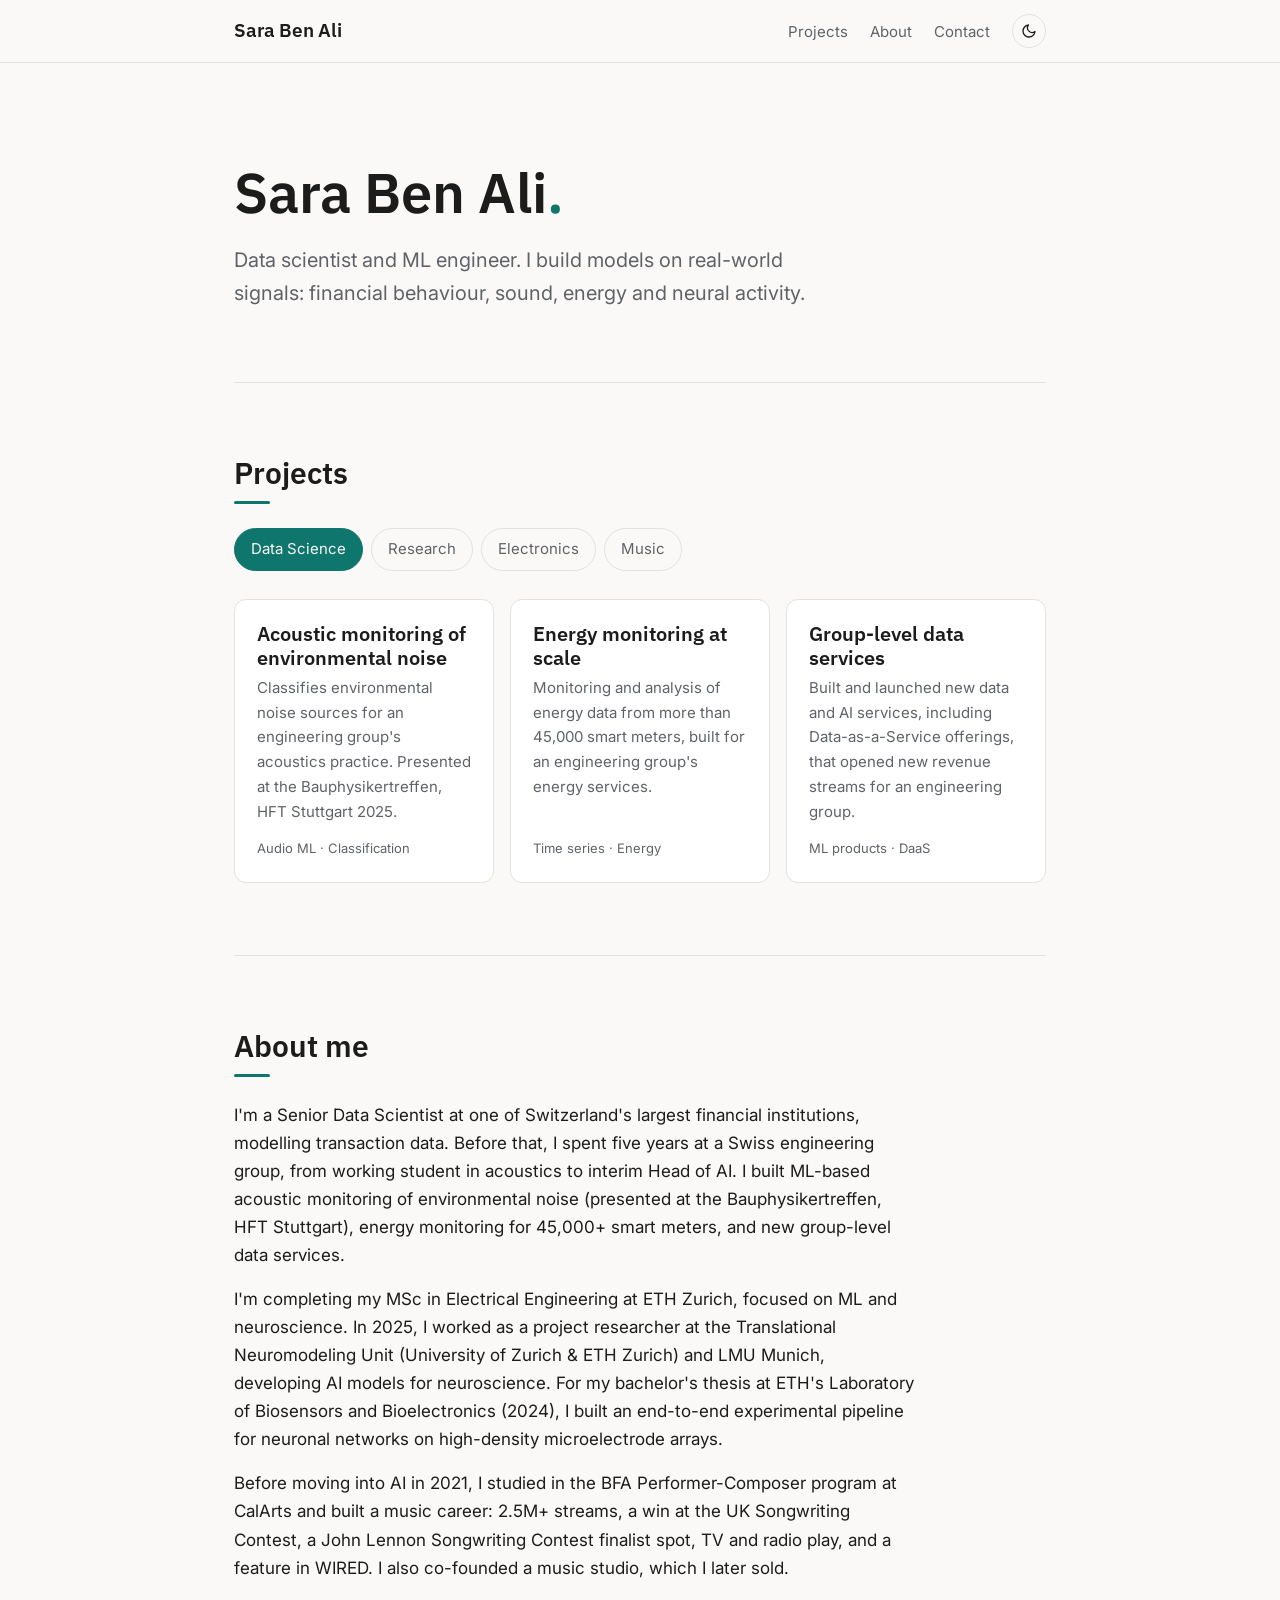
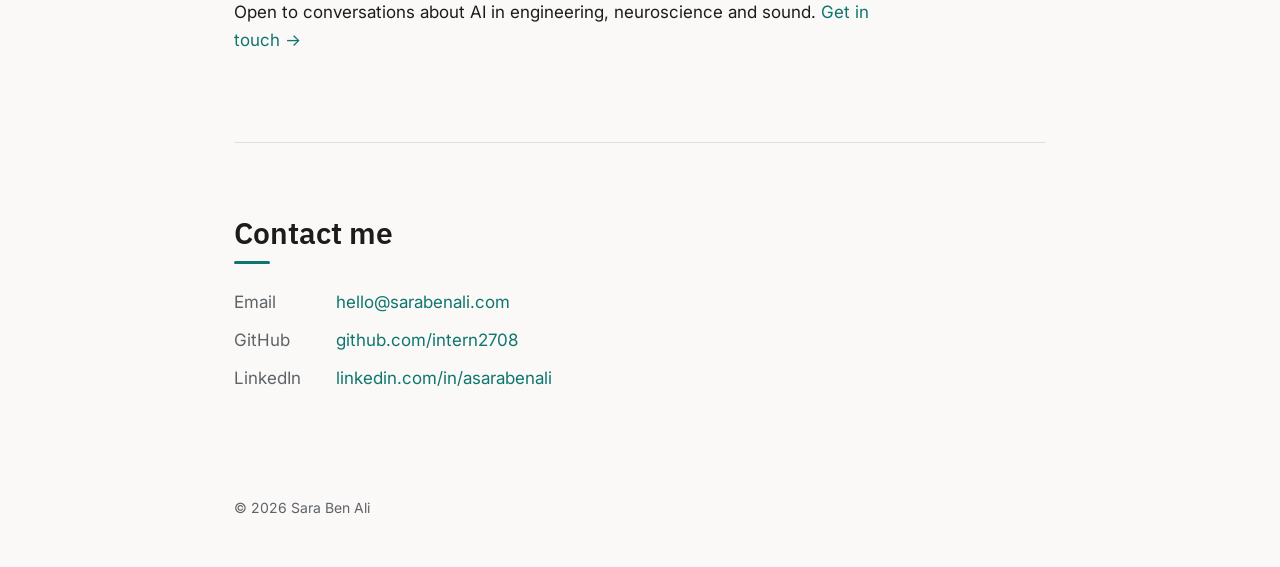
==== index.html @ b5701e99 "Initial site" ====
<!DOCTYPE html>
<html lang="en">
<head>
  <meta charset="utf-8">
  <meta name="viewport" content="width=device-width, initial-scale=1">
  <title>Sara Ben Ali</title>
  <meta name="description" content="Sara Ben Ali — data science, electronics, music.">
  <link rel="preconnect" href="https://fonts.googleapis.com">
  <link rel="preconnect" href="https://fonts.gstatic.com" crossorigin>
  <link href="https://fonts.googleapis.com/css2?family=IBM+Plex+Sans:wght@400;500;600&family=Inter:wght@400;500;600&display=swap" rel="stylesheet">
  <style>
    /* Light theme (default). Change --accent to recolour the whole site. */
    :root {
      --bg: #faf9f7;
      --fg: #1c1c1c;
      --muted: #5f6368;
      --line: #e4e1dc;
      --card: #ffffff;
      --accent: #0f766e;        /* deep teal */
      --accent-soft: #e6f2f0;
      --maxw: 860px;
      --font-head: "IBM Plex Sans", system-ui, sans-serif;
      --font-body: Inter, system-ui, sans-serif;
      --font-tag: var(--font-body);
      --head-weight: 600;
      color-scheme: light;
    }
    /* Dark theme: used when the visitor's system is dark (unless they toggled to light),
       or when they toggled to dark. */
    @media (prefers-color-scheme: dark) {
      :root:not([data-theme="light"]) {
        --bg: #121414;
        --fg: #ececec;
        --muted: #a0a6a6;
        --line: #2a2e2e;
        --card: #1a1d1d;
        --accent: #5eead4;
        --accent-soft: #15302d;
        color-scheme: dark;
      }
    }
    :root[data-theme="dark"] {
      --bg: #121414;
      --fg: #ececec;
      --muted: #a0a6a6;
      --line: #2a2e2e;
      --card: #1a1d1d;
      --accent: #5eead4;
      --accent-soft: #15302d;
      color-scheme: dark;
    }
    body { transition: background .2s, color .2s; }
    * { box-sizing: border-box; margin: 0; padding: 0; }
    html { scroll-behavior: smooth; }
    body {
      font-family: var(--font-body);
      background: var(--bg);
      color: var(--fg);
      line-height: 1.65;
      font-size: 17px;
    }
    a { color: var(--accent); text-decoration: none; }
    a:hover { text-decoration: underline; }

    header {
      position: sticky; top: 0; z-index: 10;
      background: color-mix(in srgb, var(--bg) 88%, transparent);
      backdrop-filter: blur(8px);
      border-bottom: 1px solid var(--line);
    }
    nav {
      max-width: var(--maxw); margin: 0 auto;
      display: flex; justify-content: space-between; align-items: center;
      padding: 14px 24px;
    }
    nav .name {
      font-family: var(--font-head); font-weight: var(--head-weight); font-size: 19px; color: var(--fg);
      opacity: 0; transform: translateY(4px); pointer-events: none;
      transition: opacity .25s, transform .25s;
    }
    nav .name.show { opacity: 1; transform: none; pointer-events: auto; }
    nav .name:hover { text-decoration: none; }
    nav ul { list-style: none; display: flex; gap: 22px; }
    nav ul a { color: var(--muted); font-size: 15px; }
    nav ul a:hover { color: var(--accent); text-decoration: none; }
    nav .right { display: flex; align-items: center; gap: 22px; }
    .theme-toggle {
      width: 34px; height: 34px; border-radius: 50%;
      border: 1px solid var(--line); background: transparent; color: var(--fg);
      cursor: pointer; display: grid; place-items: center;
    }
    .theme-toggle:hover { border-color: var(--accent); color: var(--accent); }
    .theme-toggle svg { width: 16px; height: 16px; }
    .theme-toggle .sun { display: none; }
    :root[data-active="dark"] .theme-toggle .sun { display: block; }
    :root[data-active="dark"] .theme-toggle .moon { display: none; }

    main { max-width: var(--maxw); margin: 0 auto; padding: 0 24px; }
    section { padding: 72px 0; border-bottom: 1px solid var(--line); }
    section:last-of-type { border-bottom: none; }

    h1, h2, h3 { font-family: var(--font-head); font-weight: var(--head-weight); line-height: 1.2; }
    .card .meta { font-family: var(--font-tag); }
    h1 { font-size: clamp(38px, 6vw, 56px); margin-bottom: 18px; }
    h2 { font-size: 30px; margin-bottom: 24px; }
    h3 { font-size: 20px; margin-bottom: 6px; }

    .hero { padding-top: 96px; }
    .hero .lead { font-size: 20px; color: var(--muted); max-width: 620px; }
    .hero h1 .dot { color: var(--accent); }
    h2::after {
      content: ""; display: block; width: 36px; height: 3px;
      background: var(--accent); border-radius: 2px; margin-top: 10px;
    }

    .about p { max-width: 680px; margin-bottom: 16px; }

    /* Project tabs */
    .tabs { display: flex; flex-wrap: wrap; gap: 8px; margin-bottom: 28px; }
    .tabs button {
      font: inherit; font-size: 15px; cursor: pointer;
      padding: 8px 16px; border-radius: 999px;
      border: 1px solid var(--line); background: transparent; color: var(--muted);
    }
    .tabs button:hover { border-color: var(--accent); color: var(--accent); }
    .tabs button[aria-selected="true"] { background: var(--accent); color: var(--bg); border-color: var(--accent); }
    .panel { display: none; }
    .panel.active { display: grid; gap: 16px; grid-template-columns: repeat(auto-fill, minmax(250px, 1fr)); }
    .card {
      background: var(--card); border: 1px solid var(--line); border-radius: 12px;
      padding: 22px; display: flex; flex-direction: column;
      transition: border-color .15s, transform .15s;
    }
    .card:hover { border-color: var(--accent); transform: translateY(-2px); }
    .card p { color: var(--muted); font-size: 15px; flex: 1; }
    .card .meta { font-size: 13px; color: var(--muted); margin-top: 14px; display: flex; gap: 14px; }

    .contact ul { list-style: none; display: grid; gap: 10px; }
    .contact li { display: flex; gap: 12px; }
    .contact li span { width: 90px; color: var(--muted); }

    footer {
      max-width: var(--maxw); margin: 0 auto; padding: 32px 24px 48px;
      color: var(--muted); font-size: 14px;
    }

    @media (max-width: 600px) {
      nav ul { gap: 14px; }
      nav ul a { font-size: 14px; }
      section { padding: 56px 0; }
    }

  </style>
</head>
<body>

<header>
  <nav>
    <a class="name" id="navName" href="#">Sara Ben Ali</a>
    <div class="right">
      <ul>
        <li><a href="#projects">Projects</a></li>
        <li><a href="#about">About</a></li>
        <li><a href="#contact">Contact</a></li>
      </ul>
      <button class="theme-toggle" id="themeToggle" aria-label="Toggle light/dark mode">
        <svg class="moon" viewBox="0 0 24 24" fill="none" stroke="currentColor" stroke-width="2" stroke-linecap="round" stroke-linejoin="round"><path d="M21 12.8A9 9 0 1 1 11.2 3a7 7 0 0 0 9.8 9.8z"/></svg>
        <svg class="sun" viewBox="0 0 24 24" fill="none" stroke="currentColor" stroke-width="2" stroke-linecap="round" stroke-linejoin="round"><circle cx="12" cy="12" r="4"/><path d="M12 2v2M12 20v2M4.9 4.9l1.4 1.4M17.7 17.7l1.4 1.4M2 12h2M20 12h2M4.9 19.1l1.4-1.4M17.7 6.3l1.4-1.4"/></svg>
      </button>
    </div>
  </nav>
</header>

<main>

  <!-- HERO -->
  <section class="hero">
    <h1 id="heroName">Sara Ben Ali<span class="dot">.</span></h1>
    <p class="lead">Data scientist and ML engineer. I build models on real-world signals: financial behaviour, sound, energy and neural activity.</p>
  </section>

  <!-- PROJECTS -->
  <section id="projects">
    <h2>Projects</h2>

    <div class="tabs" role="tablist">
      <button role="tab" aria-selected="true"  data-tab="ds">Data Science</button>
      <button role="tab" aria-selected="false" data-tab="re">Research</button>
      <button role="tab" aria-selected="false" data-tab="el">Electronics</button>
      <button role="tab" aria-selected="false" data-tab="mu">Music</button>
    </div>

    <!-- Data Science -->
    <div class="panel active" id="ds" role="tabpanel">
      <div class="card">
        <h3>Acoustic monitoring of environmental noise</h3>
        <p>Classifies environmental noise sources for an engineering group's acoustics practice. Presented at the Bauphysikertreffen, HFT Stuttgart 2025.</p>
        <div class="meta"><span>Audio ML · Classification</span><!-- <a href="#">Talk →</a> --></div>
      </div>
      <div class="card">
        <h3>Energy monitoring at scale</h3>
        <p>Monitoring and analysis of energy data from more than 45,000 smart meters, built for an engineering group's energy services.</p>
        <div class="meta"><span>Time series · Energy</span></div>
      </div>
      <div class="card">
        <h3>Group-level data services</h3>
        <p>Built and launched new data and AI services, including Data-as-a-Service offerings, that opened new revenue streams for an engineering group.</p>
        <div class="meta"><span>ML products · DaaS</span></div>
      </div>
    </div>

    <!-- Research -->
    <div class="panel" id="re" role="tabpanel">
      <div class="card">
        <h3>Artificial coupling of patterned neural networks on HD-MEAs</h3>
        <p>Bachelor's thesis, Laboratory of Biosensors and Bioelectronics, ETH Zurich, 2024. Built the full pipeline (embedded closed-loop stimulation, experiment control, data analysis) to couple two feed-forward neuronal networks into one recurrent network. Higher stimulus amplitudes reliably increased the share of stimuli triggering oscillations.</p>
        <div class="meta"><span>HD-MEA · Embedded · Electrophysiology</span><!-- <a href="bachelor-thesis.pdf">Thesis (PDF) →</a> --></div>
      </div>
    </div>

    <!-- Electronics -->
    <div class="panel" id="el" role="tabpanel">
      <div class="card">
        <h3>Project title</h3>
        <p>One or two sentences: what it does and how it's built.</p>
        <div class="meta"><span>PCB · Embedded C</span><a href="#">Details →</a></div>
      </div>
    </div>

    <!-- Music -->
    <div class="panel" id="mu" role="tabpanel">
      <div class="card">
        <h3>Sara Brown</h3>
        <p>Lead artist and executive producer of a pop project: 2.5M+ streams, radio rotation in Europe, the US and Asia, TV appearances and a feature in WIRED.</p>
        <div class="meta"><span>Pop · Songwriting</span><!-- <a href="#">Listen →</a> --></div>
      </div>
      <div class="card">
        <h3>Awards</h3>
        <p>Winner, UK Songwriting Contest · Winner, Ableton Loop Sample Contest · Finalist, John Lennon Songwriting Contest · Semi-finalist, International Songwriting Competition.</p>
        <div class="meta"><span>Songwriting · Production</span></div>
      </div>
      <!-- To embed a track, paste an embed iframe (Spotify, Bandcamp, SoundCloud) inside a card. -->
    </div>

    <!-- Miscellaneous -->
    <div class="panel" id="mi" role="tabpanel">
      <div class="card">
        <h3>Music studio, co-founded and sold</h3>
        <p>Co-founded a music studio in 2020, built a steady client base and national TV exposure, and sold it in 2022 to move into data science.</p>
        <div class="meta"><span>Entrepreneurship</span></div>
      </div>
    </div>
  </section>

  <!-- ABOUT -->
  <section id="about" class="about">
    <h2>About me</h2>
    <p>I'm a Senior Data Scientist at one of Switzerland's largest financial institutions, modelling transaction data. Before that, I spent five years at a Swiss engineering group, from working student in acoustics to interim Head of AI. I built ML-based acoustic monitoring of environmental noise (presented at the Bauphysikertreffen, HFT Stuttgart), energy monitoring for 45,000+ smart meters, and new group-level data services.</p>
    <p>I'm completing my MSc in Electrical Engineering at ETH Zurich, focused on ML and neuroscience. In 2025, I worked as a project researcher at the Translational Neuromodeling Unit (University of Zurich &amp; ETH Zurich) and LMU Munich, developing AI models for neuroscience. For my bachelor's thesis at ETH's Laboratory of Biosensors and Bioelectronics (2024), I built an end-to-end experimental pipeline for neuronal networks on high-density microelectrode arrays.</p>
    <p>Before moving into AI in 2021, I studied in the BFA Performer-Composer program at CalArts and built a music career: 2.5M+ streams, a win at the UK Songwriting Contest, a John Lennon Songwriting Contest finalist spot, TV and radio play, and a feature in WIRED. I also co-founded a music studio, which I later sold.</p>
    <p>Open to conversations about AI in engineering, neuroscience and sound. <a href="#contact">Get in touch →</a></p>
    <!-- Optional: <p><a href="cv.pdf">Download CV (PDF)</a></p> -->
  </section>

  <!-- CONTACT -->
  <section id="contact" class="contact">
    <h2>Contact me</h2>
    <ul>
      <li><span>Email</span><a href="mailto:sbenali@ethz.ch">hello@sarabenali.com</a></li>
      <li><span>GitHub</span><a href="https://github.com/intern2708">github.com/intern2708</a></li>
      <li><span>LinkedIn</span><a href="https://www.linkedin.com/in/asarabenali">linkedin.com/in/asarabenali</a></li>
    </ul>
  </section>

</main>

<footer>© <span id="y"></span> Sara Ben Ali</footer>

<script>
  document.getElementById('y').textContent = new Date().getFullYear();

  // Show the name in the nav only once the big name has scrolled out of view.
  const navName = document.getElementById('navName');
  new IntersectionObserver(([e]) => navName.classList.toggle('show', !e.isIntersecting),
    { rootMargin: '-60px 0px 0px 0px' }).observe(document.getElementById('heroName'));

  // Theme: follow system by default; a click overrides and is remembered.
  const root = document.documentElement;
  const mq = window.matchMedia('(prefers-color-scheme: dark)');
  let saved = null;
  try { saved = localStorage.getItem('theme'); } catch (e) {}
  function apply() {
    const active = saved || (mq.matches ? 'dark' : 'light');
    if (saved) root.setAttribute('data-theme', saved); else root.removeAttribute('data-theme');
    root.setAttribute('data-active', active);
  }
  apply();
  mq.addEventListener('change', apply);
  document.getElementById('themeToggle').addEventListener('click', () => {
    saved = root.getAttribute('data-active') === 'dark' ? 'light' : 'dark';
    try { localStorage.setItem('theme', saved); } catch (e) {}
    apply();
  });

  const tabs = document.querySelectorAll('.tabs button');
  tabs.forEach(btn => btn.addEventListener('click', () => {
    tabs.forEach(b => b.setAttribute('aria-selected', 'false'));
    document.querySelectorAll('.panel').forEach(p => p.classList.remove('active'));
    btn.setAttribute('aria-selected', 'true');
    document.getElementById(btn.dataset.tab).classList.add('active');
  }));

</script>
</body>
</html>
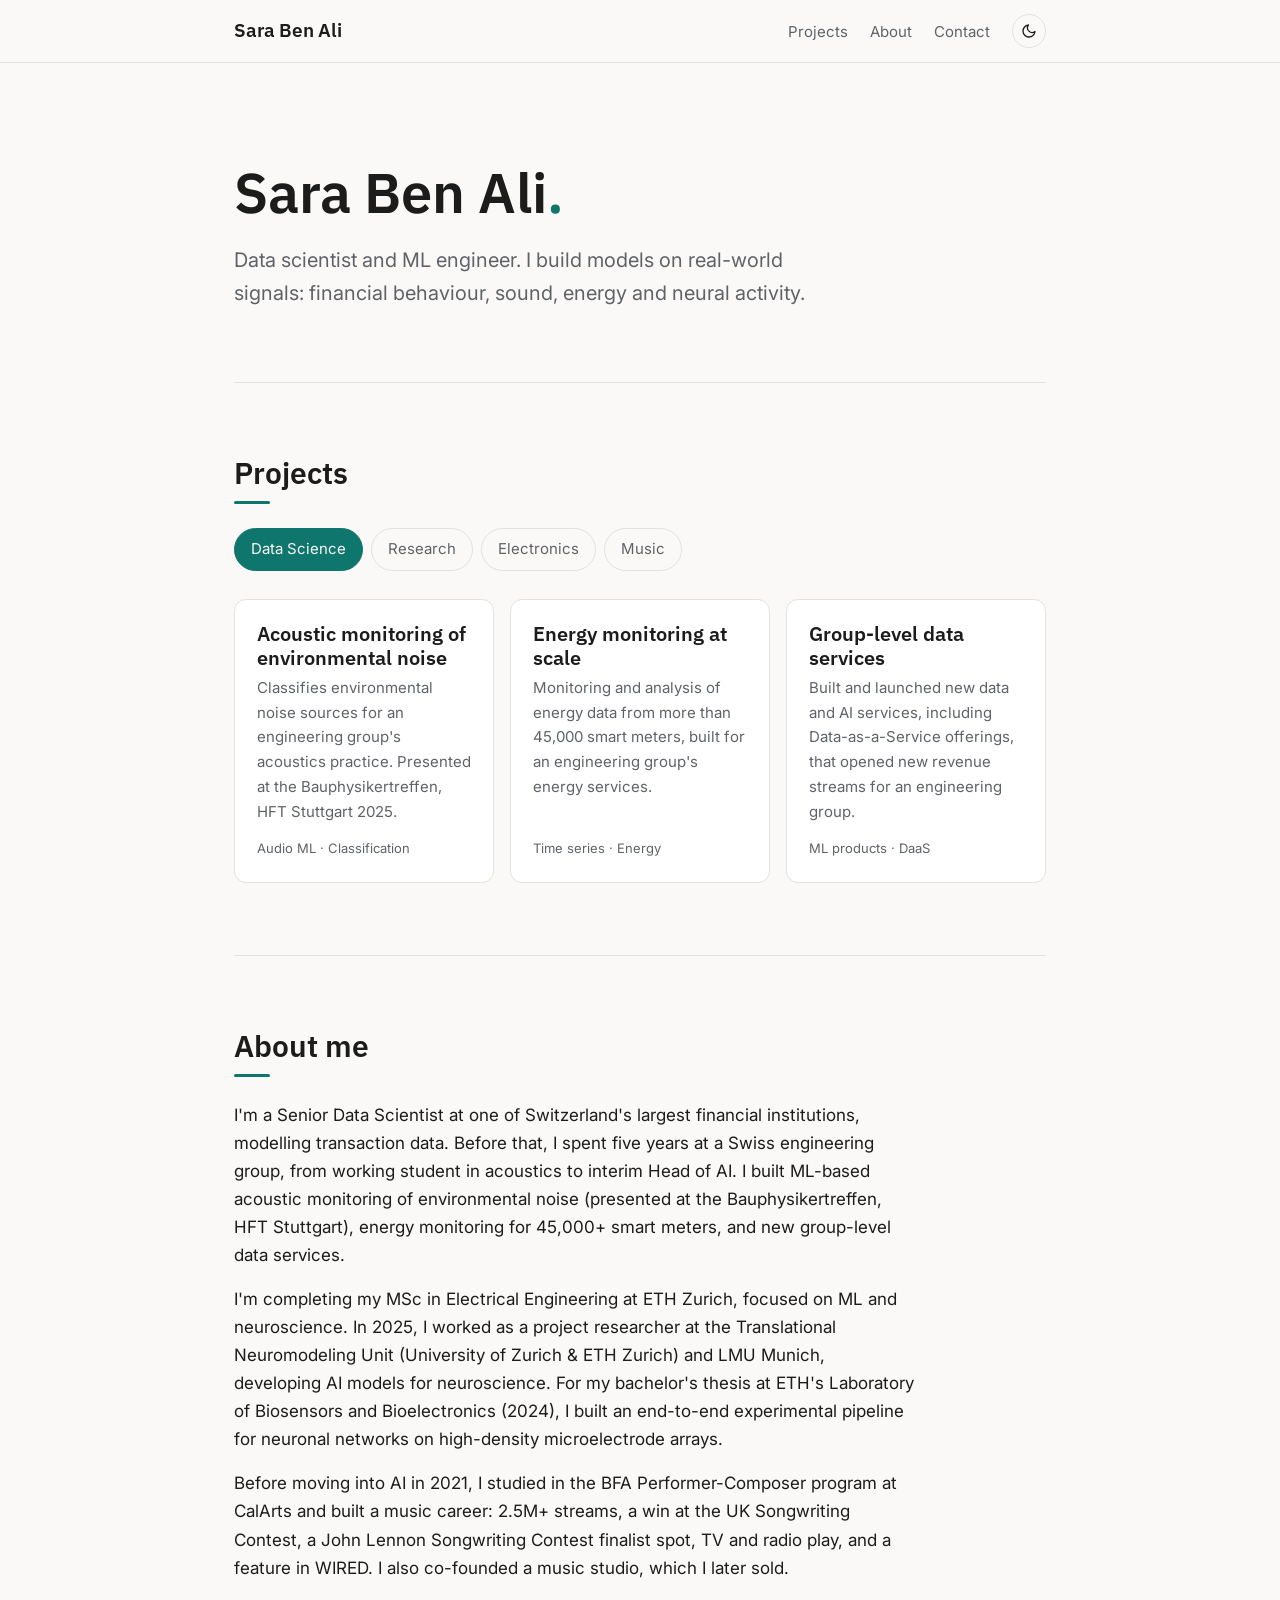
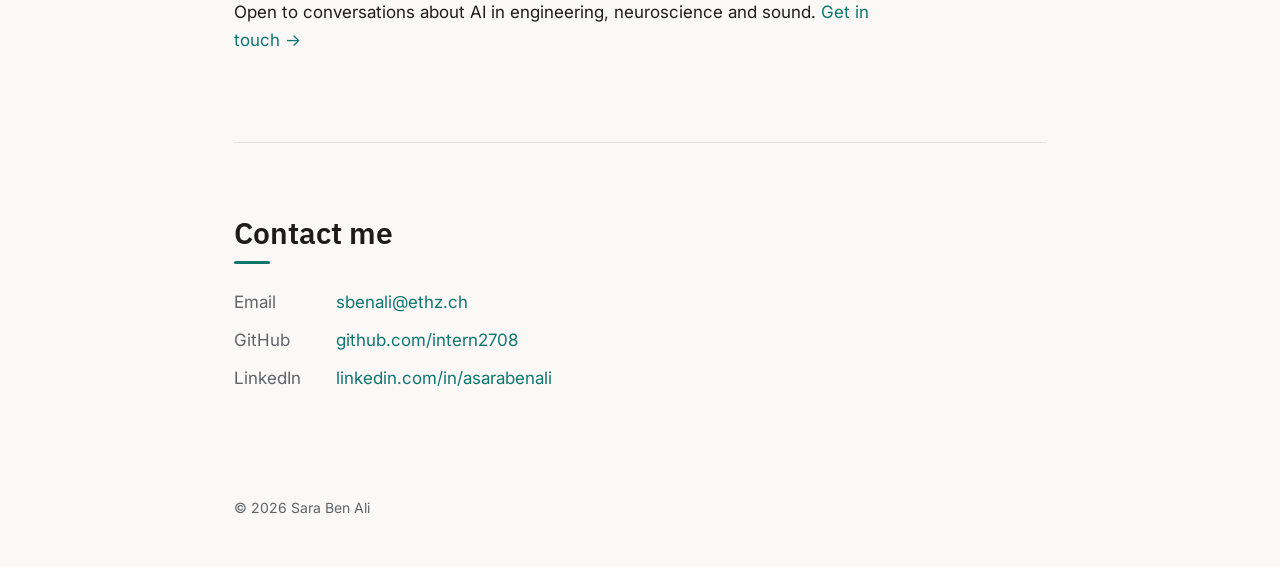
==== commit f6087291: "Fix: Updated contact info" ====
--- a/index.html
+++ b/index.html
@@ -266,7 +266,7 @@
   <section id="contact" class="contact">
     <h2>Contact me</h2>
     <ul>
-      <li><span>Email</span><a href="mailto:sbenali@ethz.ch">hello@sarabenali.com</a></li>
+      <li><span>Email</span><a href="mailto:sbenali@ethz.ch">sbenali@ethz.ch</a></li>
       <li><span>GitHub</span><a href="https://github.com/intern2708">github.com/intern2708</a></li>
       <li><span>LinkedIn</span><a href="https://www.linkedin.com/in/asarabenali">linkedin.com/in/asarabenali</a></li>
     </ul>
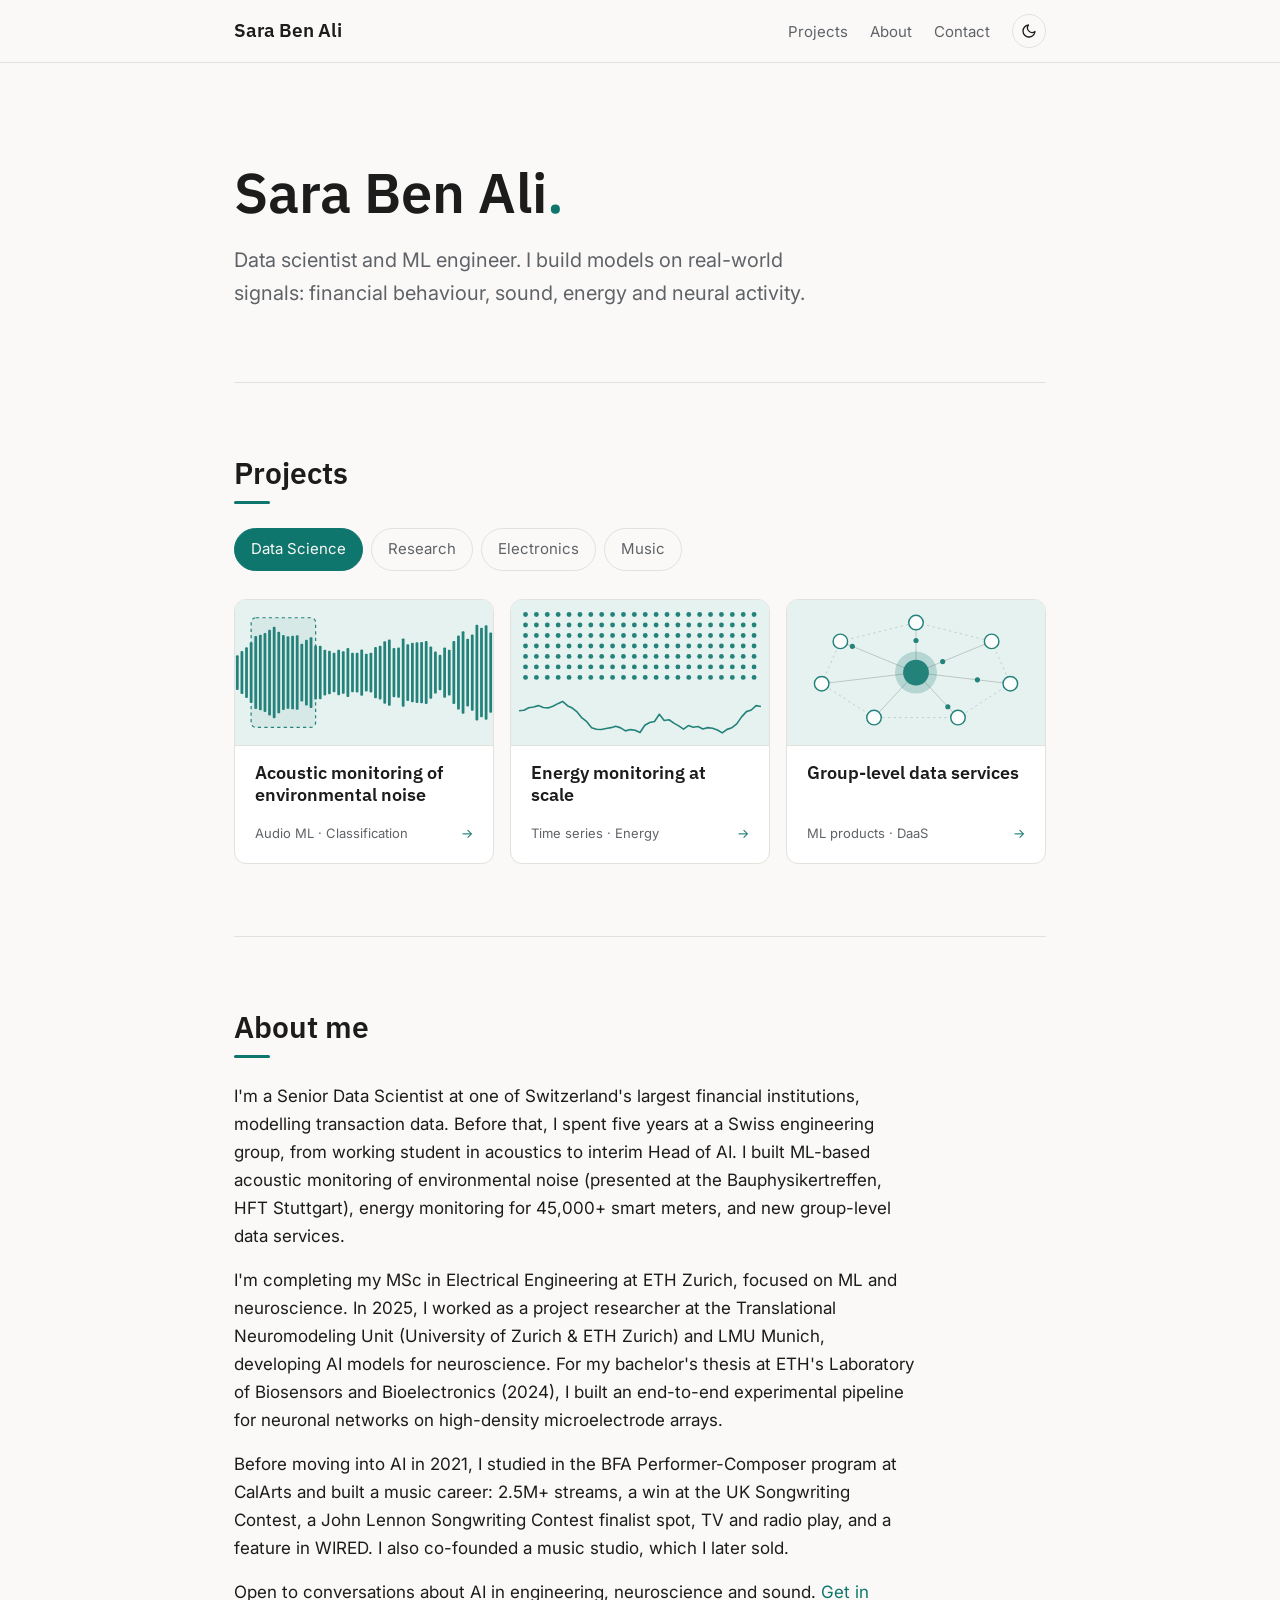
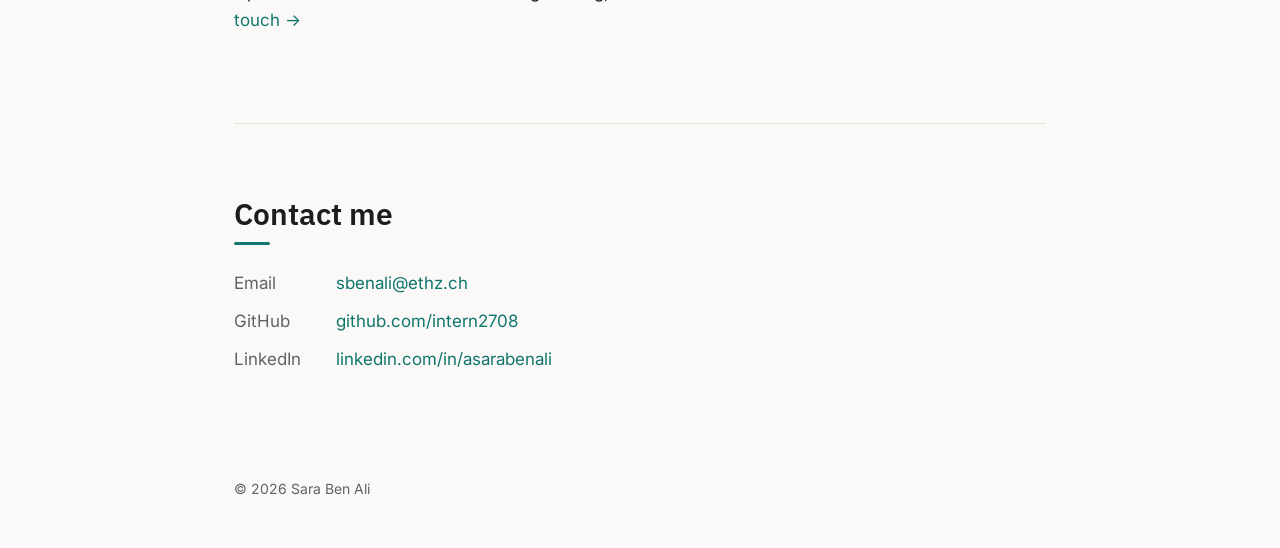
==== commit 7b26f464: "Animated project cards linking to project detail pages Co-Authored-By: Claude Opus 5.5 <noreply@anth" ====
--- a/index.html
+++ b/index.html
@@ -8,149 +8,9 @@
   <link rel="preconnect" href="https://fonts.googleapis.com">
   <link rel="preconnect" href="https://fonts.gstatic.com" crossorigin>
   <link href="https://fonts.googleapis.com/css2?family=IBM+Plex+Sans:wght@400;500;600&family=Inter:wght@400;500;600&display=swap" rel="stylesheet">
-  <style>
-    /* Light theme (default). Change --accent to recolour the whole site. */
-    :root {
-      --bg: #faf9f7;
-      --fg: #1c1c1c;
-      --muted: #5f6368;
-      --line: #e4e1dc;
-      --card: #ffffff;
-      --accent: #0f766e;        /* deep teal */
-      --accent-soft: #e6f2f0;
-      --maxw: 860px;
-      --font-head: "IBM Plex Sans", system-ui, sans-serif;
-      --font-body: Inter, system-ui, sans-serif;
-      --font-tag: var(--font-body);
-      --head-weight: 600;
-      color-scheme: light;
-    }
-    /* Dark theme: used when the visitor's system is dark (unless they toggled to light),
-       or when they toggled to dark. */
-    @media (prefers-color-scheme: dark) {
-      :root:not([data-theme="light"]) {
-        --bg: #121414;
-        --fg: #ececec;
-        --muted: #a0a6a6;
-        --line: #2a2e2e;
-        --card: #1a1d1d;
-        --accent: #5eead4;
-        --accent-soft: #15302d;
-        color-scheme: dark;
-      }
-    }
-    :root[data-theme="dark"] {
-      --bg: #121414;
-      --fg: #ececec;
-      --muted: #a0a6a6;
-      --line: #2a2e2e;
-      --card: #1a1d1d;
-      --accent: #5eead4;
-      --accent-soft: #15302d;
-      color-scheme: dark;
-    }
-    body { transition: background .2s, color .2s; }
-    * { box-sizing: border-box; margin: 0; padding: 0; }
-    html { scroll-behavior: smooth; }
-    body {
-      font-family: var(--font-body);
-      background: var(--bg);
-      color: var(--fg);
-      line-height: 1.65;
-      font-size: 17px;
-    }
-    a { color: var(--accent); text-decoration: none; }
-    a:hover { text-decoration: underline; }
-
-    header {
-      position: sticky; top: 0; z-index: 10;
-      background: color-mix(in srgb, var(--bg) 88%, transparent);
-      backdrop-filter: blur(8px);
-      border-bottom: 1px solid var(--line);
-    }
-    nav {
-      max-width: var(--maxw); margin: 0 auto;
-      display: flex; justify-content: space-between; align-items: center;
-      padding: 14px 24px;
-    }
-    nav .name {
-      font-family: var(--font-head); font-weight: var(--head-weight); font-size: 19px; color: var(--fg);
-      opacity: 0; transform: translateY(4px); pointer-events: none;
-      transition: opacity .25s, transform .25s;
-    }
-    nav .name.show { opacity: 1; transform: none; pointer-events: auto; }
-    nav .name:hover { text-decoration: none; }
-    nav ul { list-style: none; display: flex; gap: 22px; }
-    nav ul a { color: var(--muted); font-size: 15px; }
-    nav ul a:hover { color: var(--accent); text-decoration: none; }
-    nav .right { display: flex; align-items: center; gap: 22px; }
-    .theme-toggle {
-      width: 34px; height: 34px; border-radius: 50%;
-      border: 1px solid var(--line); background: transparent; color: var(--fg);
-      cursor: pointer; display: grid; place-items: center;
-    }
-    .theme-toggle:hover { border-color: var(--accent); color: var(--accent); }
-    .theme-toggle svg { width: 16px; height: 16px; }
-    .theme-toggle .sun { display: none; }
-    :root[data-active="dark"] .theme-toggle .sun { display: block; }
-    :root[data-active="dark"] .theme-toggle .moon { display: none; }
-
-    main { max-width: var(--maxw); margin: 0 auto; padding: 0 24px; }
-    section { padding: 72px 0; border-bottom: 1px solid var(--line); }
-    section:last-of-type { border-bottom: none; }
-
-    h1, h2, h3 { font-family: var(--font-head); font-weight: var(--head-weight); line-height: 1.2; }
-    .card .meta { font-family: var(--font-tag); }
-    h1 { font-size: clamp(38px, 6vw, 56px); margin-bottom: 18px; }
-    h2 { font-size: 30px; margin-bottom: 24px; }
-    h3 { font-size: 20px; margin-bottom: 6px; }
-
-    .hero { padding-top: 96px; }
-    .hero .lead { font-size: 20px; color: var(--muted); max-width: 620px; }
-    .hero h1 .dot { color: var(--accent); }
-    h2::after {
-      content: ""; display: block; width: 36px; height: 3px;
-      background: var(--accent); border-radius: 2px; margin-top: 10px;
-    }
-
-    .about p { max-width: 680px; margin-bottom: 16px; }
-
-    /* Project tabs */
-    .tabs { display: flex; flex-wrap: wrap; gap: 8px; margin-bottom: 28px; }
-    .tabs button {
-      font: inherit; font-size: 15px; cursor: pointer;
-      padding: 8px 16px; border-radius: 999px;
-      border: 1px solid var(--line); background: transparent; color: var(--muted);
-    }
-    .tabs button:hover { border-color: var(--accent); color: var(--accent); }
-    .tabs button[aria-selected="true"] { background: var(--accent); color: var(--bg); border-color: var(--accent); }
-    .panel { display: none; }
-    .panel.active { display: grid; gap: 16px; grid-template-columns: repeat(auto-fill, minmax(250px, 1fr)); }
-    .card {
-      background: var(--card); border: 1px solid var(--line); border-radius: 12px;
-      padding: 22px; display: flex; flex-direction: column;
-      transition: border-color .15s, transform .15s;
-    }
-    .card:hover { border-color: var(--accent); transform: translateY(-2px); }
-    .card p { color: var(--muted); font-size: 15px; flex: 1; }
-    .card .meta { font-size: 13px; color: var(--muted); margin-top: 14px; display: flex; gap: 14px; }
-
-    .contact ul { list-style: none; display: grid; gap: 10px; }
-    .contact li { display: flex; gap: 12px; }
-    .contact li span { width: 90px; color: var(--muted); }
-
-    footer {
-      max-width: var(--maxw); margin: 0 auto; padding: 32px 24px 48px;
-      color: var(--muted); font-size: 14px;
-    }
-
-    @media (max-width: 600px) {
-      nav ul { gap: 14px; }
-      nav ul a { font-size: 14px; }
-      section { padding: 56px 0; }
-    }
-
-  </style>
+  <link rel="stylesheet" href="assets/site.css">
+  <script src="assets/site.js"></script>
+  <script src="assets/viz.js" defer></script>
 </head>
 <body>
 
@@ -192,54 +52,67 @@
 
     <!-- Data Science -->
     <div class="panel active" id="ds" role="tabpanel">
-      <div class="card">
-        <h3>Acoustic monitoring of environmental noise</h3>
-        <p>Classifies environmental noise sources for an engineering group's acoustics practice. Presented at the Bauphysikertreffen, HFT Stuttgart 2025.</p>
-        <div class="meta"><span>Audio ML · Classification</span><!-- <a href="#">Talk →</a> --></div>
-      </div>
-      <div class="card">
-        <h3>Energy monitoring at scale</h3>
-        <p>Monitoring and analysis of energy data from more than 45,000 smart meters, built for an engineering group's energy services.</p>
-        <div class="meta"><span>Time series · Energy</span></div>
-      </div>
-      <div class="card">
-        <h3>Group-level data services</h3>
-        <p>Built and launched new data and AI services, including Data-as-a-Service offerings, that opened new revenue streams for an engineering group.</p>
-        <div class="meta"><span>ML products · DaaS</span></div>
-      </div>
+      <a class="card" href="projects/acoustic-monitoring.html">
+        <div class="viz" data-viz="acoustic"></div>
+        <div class="card-body">
+          <h3>Acoustic monitoring of environmental noise</h3>
+          <div class="meta"><span>Audio ML · Classification</span><span class="arrow">→</span></div>
+        </div>
+      </a>
+      <a class="card" href="projects/energy-monitoring.html">
+        <div class="viz" data-viz="energy"></div>
+        <div class="card-body">
+          <h3>Energy monitoring at scale</h3>
+          <div class="meta"><span>Time series · Energy</span><span class="arrow">→</span></div>
+        </div>
+      </a>
+      <a class="card" href="projects/data-services.html">
+        <div class="viz" data-viz="services"></div>
+        <div class="card-body">
+          <h3>Group-level data services</h3>
+          <div class="meta"><span>ML products · DaaS</span><span class="arrow">→</span></div>
+        </div>
+      </a>
     </div>
 
     <!-- Research -->
     <div class="panel" id="re" role="tabpanel">
-      <div class="card">
-        <h3>Artificial coupling of patterned neural networks on HD-MEAs</h3>
-        <p>Bachelor's thesis, Laboratory of Biosensors and Bioelectronics, ETH Zurich, 2024. Built the full pipeline (embedded closed-loop stimulation, experiment control, data analysis) to couple two feed-forward neuronal networks into one recurrent network. Higher stimulus amplitudes reliably increased the share of stimuli triggering oscillations.</p>
-        <div class="meta"><span>HD-MEA · Embedded · Electrophysiology</span><!-- <a href="bachelor-thesis.pdf">Thesis (PDF) →</a> --></div>
-      </div>
+      <a class="card" href="projects/hd-mea-coupling.html">
+        <div class="viz" data-viz="mea"></div>
+        <div class="card-body">
+          <h3>Artificial coupling of patterned neural networks on HD-MEAs</h3>
+          <div class="meta"><span>HD-MEA · Embedded · Electrophysiology</span><span class="arrow">→</span></div>
+        </div>
+      </a>
     </div>
 
     <!-- Electronics -->
     <div class="panel" id="el" role="tabpanel">
-      <div class="card">
-        <h3>Project title</h3>
-        <p>One or two sentences: what it does and how it's built.</p>
-        <div class="meta"><span>PCB · Embedded C</span><a href="#">Details →</a></div>
-      </div>
+      <a class="card" href="projects/electronics-project.html">
+        <div class="viz" data-viz="circuit"></div>
+        <div class="card-body">
+          <h3>Project title</h3>
+          <div class="meta"><span>PCB · Embedded C</span><span class="arrow">→</span></div>
+        </div>
+      </a>
     </div>
 
     <!-- Music -->
     <div class="panel" id="mu" role="tabpanel">
-      <div class="card">
-        <h3>Sara Brown</h3>
-        <p>Lead artist and executive producer of a pop project: 2.5M+ streams, radio rotation in Europe, the US and Asia, TV appearances and a feature in WIRED.</p>
-        <div class="meta"><span>Pop · Songwriting</span><!-- <a href="#">Listen →</a> --></div>
-      </div>
-      <div class="card">
-        <h3>Awards</h3>
-        <p>Winner, UK Songwriting Contest · Winner, Ableton Loop Sample Contest · Finalist, John Lennon Songwriting Contest · Semi-finalist, International Songwriting Competition.</p>
-        <div class="meta"><span>Songwriting · Production</span></div>
-      </div>
-      <!-- To embed a track, paste an embed iframe (Spotify, Bandcamp, SoundCloud) inside a card. -->
+      <a class="card" href="projects/sara-brown.html">
+        <div class="viz" data-viz="music"></div>
+        <div class="card-body">
+          <h3>Sara Brown</h3>
+          <div class="meta"><span>Pop · Songwriting</span><span class="arrow">→</span></div>
+        </div>
+      </a>
+      <a class="card" href="projects/awards.html">
+        <div class="viz" data-viz="awards"></div>
+        <div class="card-body">
+          <h3>Awards</h3>
+          <div class="meta"><span>Songwriting · Production</span><span class="arrow">→</span></div>
+        </div>
+      </a>
     </div>
 
     <!-- Miscellaneous -->
@@ -277,31 +150,6 @@
 <footer>© <span id="y"></span> Sara Ben Ali</footer>
 
 <script>
-  document.getElementById('y').textContent = new Date().getFullYear();
-
-  // Show the name in the nav only once the big name has scrolled out of view.
-  const navName = document.getElementById('navName');
-  new IntersectionObserver(([e]) => navName.classList.toggle('show', !e.isIntersecting),
-    { rootMargin: '-60px 0px 0px 0px' }).observe(document.getElementById('heroName'));
-
-  // Theme: follow system by default; a click overrides and is remembered.
-  const root = document.documentElement;
-  const mq = window.matchMedia('(prefers-color-scheme: dark)');
-  let saved = null;
-  try { saved = localStorage.getItem('theme'); } catch (e) {}
-  function apply() {
-    const active = saved || (mq.matches ? 'dark' : 'light');
-    if (saved) root.setAttribute('data-theme', saved); else root.removeAttribute('data-theme');
-    root.setAttribute('data-active', active);
-  }
-  apply();
-  mq.addEventListener('change', apply);
-  document.getElementById('themeToggle').addEventListener('click', () => {
-    saved = root.getAttribute('data-active') === 'dark' ? 'light' : 'dark';
-    try { localStorage.setItem('theme', saved); } catch (e) {}
-    apply();
-  });
-
   const tabs = document.querySelectorAll('.tabs button');
   tabs.forEach(btn => btn.addEventListener('click', () => {
     tabs.forEach(b => b.setAttribute('aria-selected', 'false'));
--- a/assets/site.css
+++ b/assets/site.css
@@ -0,0 +1,180 @@
+/* Light theme (default). Change --accent to recolour the whole site. */
+:root {
+  --bg: #faf9f7;
+  --fg: #1c1c1c;
+  --muted: #5f6368;
+  --line: #e4e1dc;
+  --card: #ffffff;
+  --accent: #0f766e;        /* deep teal */
+  --accent-soft: #e6f2f0;
+  --maxw: 860px;
+  --font-head: "IBM Plex Sans", system-ui, sans-serif;
+  --font-body: Inter, system-ui, sans-serif;
+  --font-tag: var(--font-body);
+  --head-weight: 600;
+  color-scheme: light;
+}
+/* Dark theme: used when the visitor's system is dark (unless they toggled to light),
+   or when they toggled to dark. */
+@media (prefers-color-scheme: dark) {
+  :root:not([data-theme="light"]) {
+    --bg: #121414;
+    --fg: #ececec;
+    --muted: #a0a6a6;
+    --line: #2a2e2e;
+    --card: #1a1d1d;
+    --accent: #5eead4;
+    --accent-soft: #15302d;
+    color-scheme: dark;
+  }
+}
+:root[data-theme="dark"] {
+  --bg: #121414;
+  --fg: #ececec;
+  --muted: #a0a6a6;
+  --line: #2a2e2e;
+  --card: #1a1d1d;
+  --accent: #5eead4;
+  --accent-soft: #15302d;
+  color-scheme: dark;
+}
+body { transition: background .2s, color .2s; }
+* { box-sizing: border-box; margin: 0; padding: 0; }
+html { scroll-behavior: smooth; }
+body {
+  font-family: var(--font-body);
+  background: var(--bg);
+  color: var(--fg);
+  line-height: 1.65;
+  font-size: 17px;
+}
+a { color: var(--accent); text-decoration: none; }
+a:hover { text-decoration: underline; }
+
+header {
+  position: sticky; top: 0; z-index: 10;
+  background: color-mix(in srgb, var(--bg) 88%, transparent);
+  backdrop-filter: blur(8px);
+  border-bottom: 1px solid var(--line);
+}
+nav {
+  max-width: var(--maxw); margin: 0 auto;
+  display: flex; justify-content: space-between; align-items: center;
+  padding: 14px 24px;
+}
+nav .name {
+  font-family: var(--font-head); font-weight: var(--head-weight); font-size: 19px; color: var(--fg);
+  opacity: 0; transform: translateY(4px); pointer-events: none;
+  transition: opacity .25s, transform .25s;
+}
+nav .name.show { opacity: 1; transform: none; pointer-events: auto; }
+nav .name:hover { text-decoration: none; }
+nav ul { list-style: none; display: flex; gap: 22px; }
+nav ul a { color: var(--muted); font-size: 15px; }
+nav ul a:hover { color: var(--accent); text-decoration: none; }
+nav .right { display: flex; align-items: center; gap: 22px; }
+.theme-toggle {
+  width: 34px; height: 34px; border-radius: 50%;
+  border: 1px solid var(--line); background: transparent; color: var(--fg);
+  cursor: pointer; display: grid; place-items: center;
+}
+.theme-toggle:hover { border-color: var(--accent); color: var(--accent); }
+.theme-toggle svg { width: 16px; height: 16px; }
+.theme-toggle .sun { display: none; }
+:root[data-active="dark"] .theme-toggle .sun { display: block; }
+:root[data-active="dark"] .theme-toggle .moon { display: none; }
+
+main { max-width: var(--maxw); margin: 0 auto; padding: 0 24px; }
+section { padding: 72px 0; border-bottom: 1px solid var(--line); }
+section:last-of-type { border-bottom: none; }
+
+h1, h2, h3 { font-family: var(--font-head); font-weight: var(--head-weight); line-height: 1.2; }
+.card .meta { font-family: var(--font-tag); }
+h1 { font-size: clamp(38px, 6vw, 56px); margin-bottom: 18px; }
+h2 { font-size: 30px; margin-bottom: 24px; }
+h3 { font-size: 20px; margin-bottom: 6px; }
+
+.hero { padding-top: 96px; }
+.hero .lead { font-size: 20px; color: var(--muted); max-width: 620px; }
+.hero h1 .dot { color: var(--accent); }
+h2::after {
+  content: ""; display: block; width: 36px; height: 3px;
+  background: var(--accent); border-radius: 2px; margin-top: 10px;
+}
+
+.about p { max-width: 680px; margin-bottom: 16px; }
+
+/* Project tabs */
+.tabs { display: flex; flex-wrap: wrap; gap: 8px; margin-bottom: 28px; }
+.tabs button {
+  font: inherit; font-size: 15px; cursor: pointer;
+  padding: 8px 16px; border-radius: 999px;
+  border: 1px solid var(--line); background: transparent; color: var(--muted);
+}
+.tabs button:hover { border-color: var(--accent); color: var(--accent); }
+.tabs button[aria-selected="true"] { background: var(--accent); color: var(--bg); border-color: var(--accent); }
+.panel { display: none; }
+.panel.active { display: grid; gap: 16px; grid-template-columns: repeat(auto-fill, minmax(250px, 1fr)); }
+/* Project cards: animation on top, title + tags below, whole card links to a detail page */
+.card {
+  background: var(--card); border: 1px solid var(--line); border-radius: 12px;
+  display: flex; flex-direction: column; overflow: hidden;
+  color: var(--fg);
+  transition: border-color .2s, transform .2s, box-shadow .2s;
+}
+a.card:hover { text-decoration: none; }
+.card:hover { border-color: var(--accent); transform: translateY(-3px);
+  box-shadow: 0 10px 28px -14px color-mix(in srgb, var(--accent) 45%, transparent); }
+.card:focus-visible { outline: 2px solid var(--accent); outline-offset: 3px; }
+.card .viz { border-bottom: 1px solid var(--line); }
+.card .card-body { padding: 16px 20px 18px; display: flex; flex-direction: column; flex: 1; }
+.card h3 { font-size: 18px; flex: 1; }
+.card p { color: var(--muted); font-size: 15px; flex: 1; }
+.card .meta { font-size: 13px; color: var(--muted); margin-top: 12px; display: flex; justify-content: space-between; gap: 14px; }
+.card .arrow { color: var(--accent); transition: transform .2s; }
+.card:hover .arrow { transform: translateX(4px); }
+
+/* Animated visuals (drawn by assets/viz.js) */
+.viz { aspect-ratio: 16 / 9; color: var(--accent); background: var(--accent-soft); position: relative; }
+.viz svg { display: block; width: 100%; height: 100%; }
+.viz .dim { stroke: var(--muted); opacity: .35; }
+.viz .dimfill { fill: var(--muted); opacity: .28; }
+.card .viz svg { opacity: .9; transition: opacity .2s; }
+.card:hover .viz svg { opacity: 1; }
+@media (prefers-reduced-motion: reduce) {
+  .viz *, .viz *::before { animation: none !important; }
+}
+
+/* Project detail pages */
+.project-page { padding: 48px 0 72px; }
+.back { display: inline-block; font-size: 15px; color: var(--muted); margin-bottom: 28px; }
+.back:hover { color: var(--accent); text-decoration: none; }
+.project-page h1 { font-size: clamp(30px, 4.5vw, 42px); margin-bottom: 10px; }
+.project-page .tags { color: var(--muted); font-size: 14px; margin-bottom: 28px; }
+.project-page .viz { border-radius: 12px; border: 1px solid var(--line); overflow: hidden; margin-bottom: 36px; }
+.project-page h2 { font-size: 22px; margin: 36px 0 12px; }
+.project-page h2::after { display: none; }
+.project-page p, .project-page li { max-width: 680px; }
+.project-page p { margin-bottom: 14px; }
+.project-page ul { padding-left: 20px; margin-bottom: 14px; }
+.project-page li { margin-bottom: 6px; }
+.facts { display: grid; grid-template-columns: max-content 1fr; gap: 6px 20px; font-size: 15px; margin-bottom: 28px; }
+.facts dt { color: var(--muted); }
+.next { display: flex; justify-content: space-between; gap: 16px; margin-top: 56px; padding-top: 24px; border-top: 1px solid var(--line); font-size: 15px; }
+
+.contact ul { list-style: none; display: grid; gap: 10px; }
+.contact li { display: flex; gap: 12px; }
+.contact li span { width: 90px; color: var(--muted); }
+
+footer {
+  max-width: var(--maxw); margin: 0 auto; padding: 32px 24px 48px;
+  color: var(--muted); font-size: 14px;
+}
+
+@media (max-width: 600px) {
+  nav ul { gap: 14px; }
+  nav ul a { font-size: 14px; }
+  section { padding: 56px 0; }
+}
+
+  
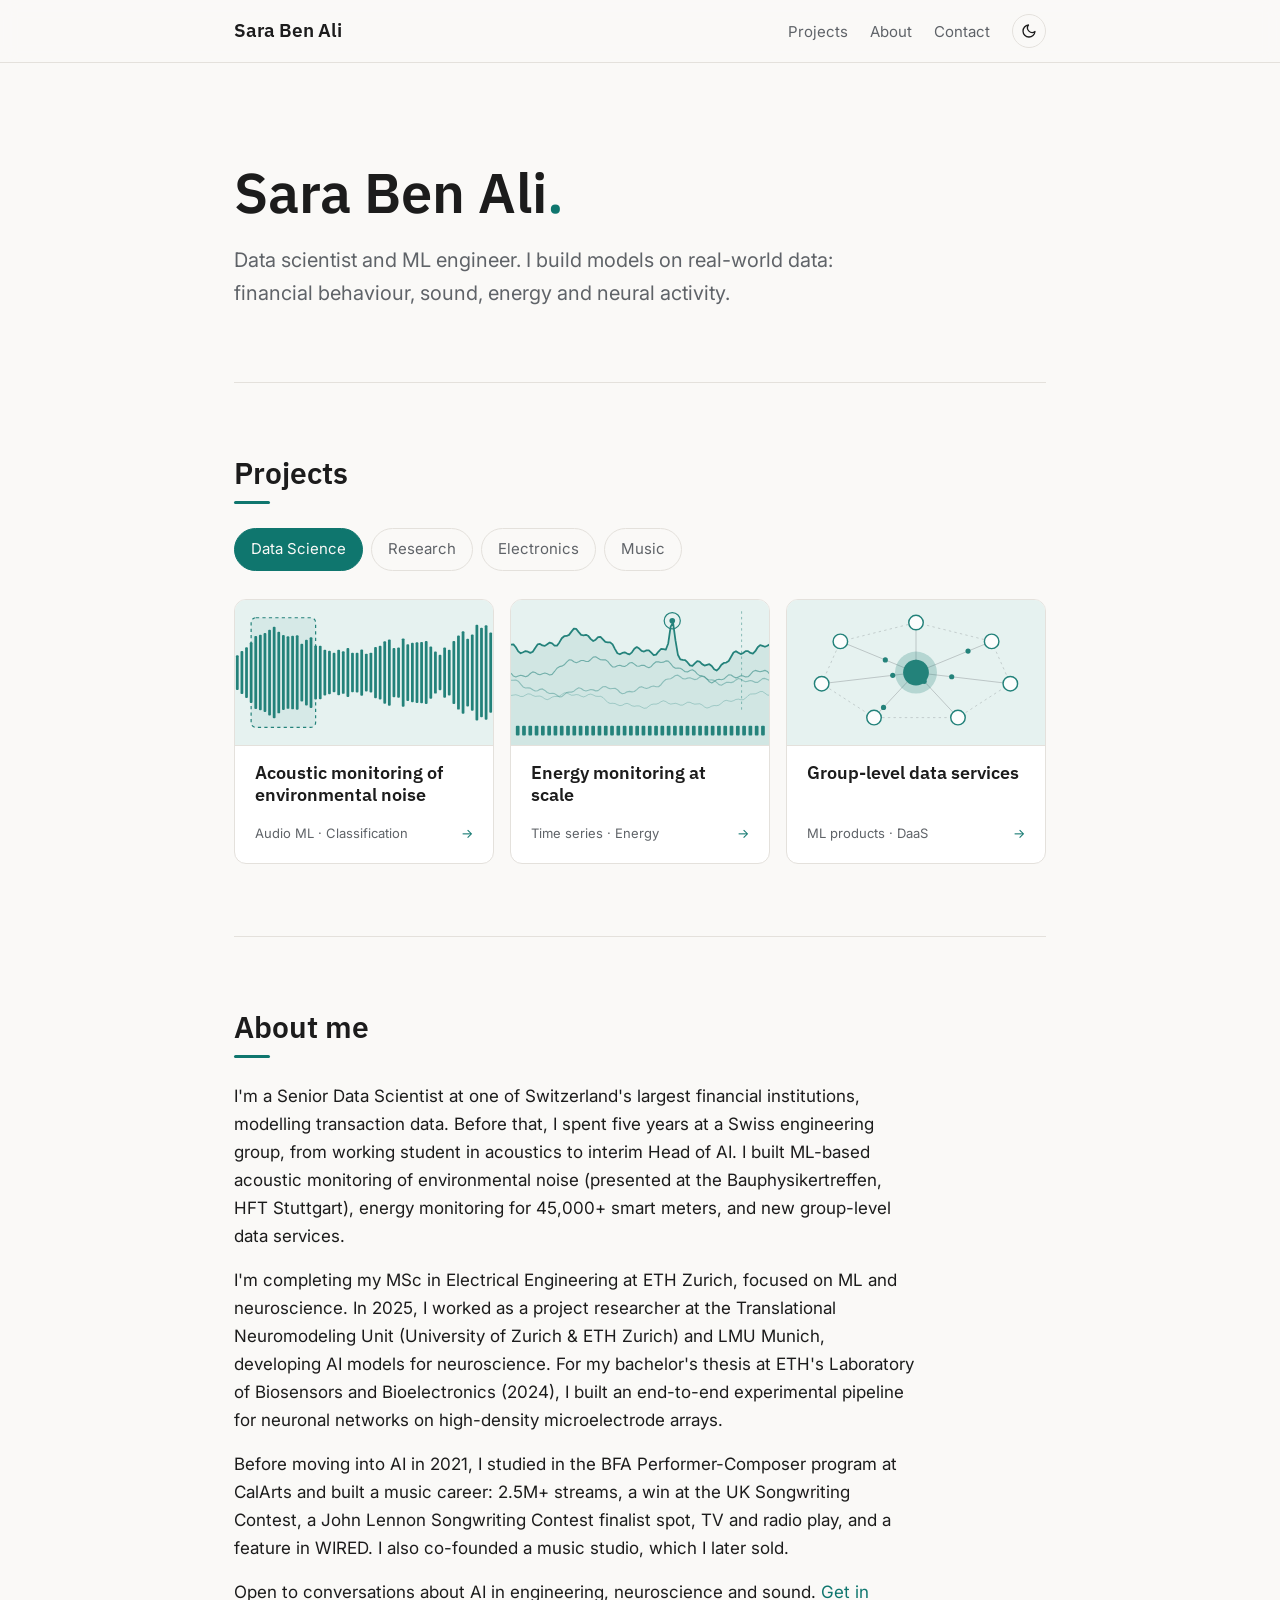
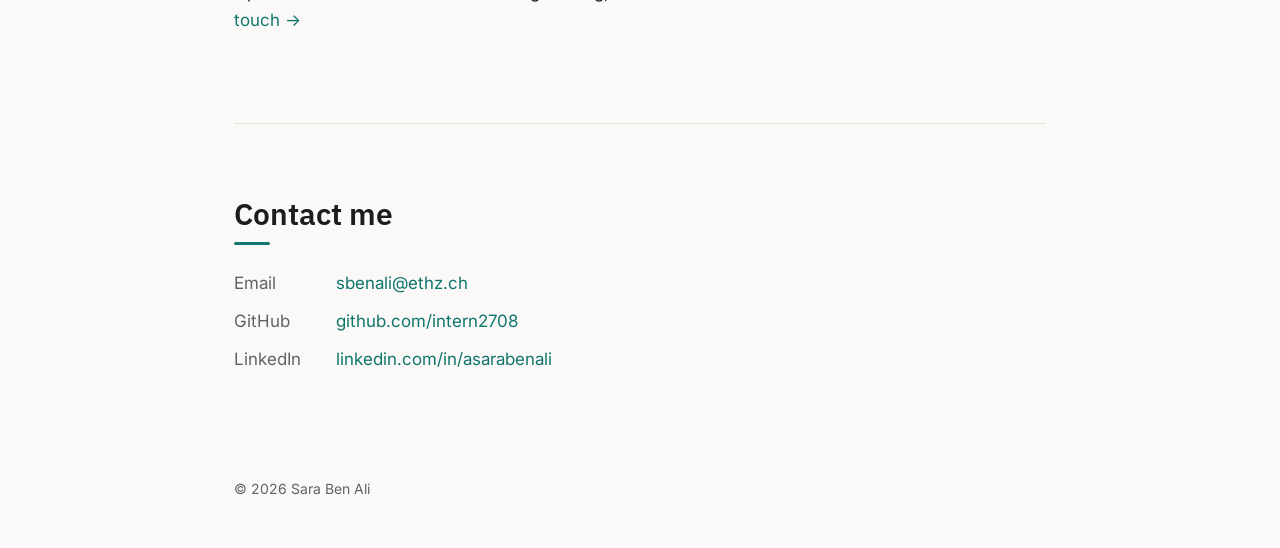
==== commit 04555915: "Hero: signals -> data; name Noisix and role on acoustic monitoring page Co-Authored-By: Claude Opus " ====
--- a/index.html
+++ b/index.html
@@ -36,7 +36,7 @@
   <!-- HERO -->
   <section class="hero">
     <h1 id="heroName">Sara Ben Ali<span class="dot">.</span></h1>
-    <p class="lead">Data scientist and ML engineer. I build models on real-world signals: financial behaviour, sound, energy and neural activity.</p>
+    <p class="lead">Data scientist and ML engineer. I build models on real-world data: financial behaviour, sound, energy and neural activity.</p>
   </section>
 
   <!-- PROJECTS -->
--- a/assets/site.css
+++ b/assets/site.css
@@ -151,7 +151,12 @@
 .back:hover { color: var(--accent); text-decoration: none; }
 .project-page h1 { font-size: clamp(30px, 4.5vw, 42px); margin-bottom: 10px; }
 .project-page .tags { color: var(--muted); font-size: 14px; margin-bottom: 28px; }
-.project-page .viz { border-radius: 12px; border: 1px solid var(--line); overflow: hidden; margin-bottom: 36px; }
+.project-page .viz { float: right; width: 260px; margin: 4px 0 20px 32px;
+  border-radius: 10px; border: 1px solid var(--line); overflow: hidden; opacity: .7; }
+.project-page .next { clear: both; }
+@media (max-width: 640px) {
+  .project-page .viz { float: none; margin: 0 0 24px; }
+}
 .project-page h2 { font-size: 22px; margin: 36px 0 12px; }
 .project-page h2::after { display: none; }
 .project-page p, .project-page li { max-width: 680px; }
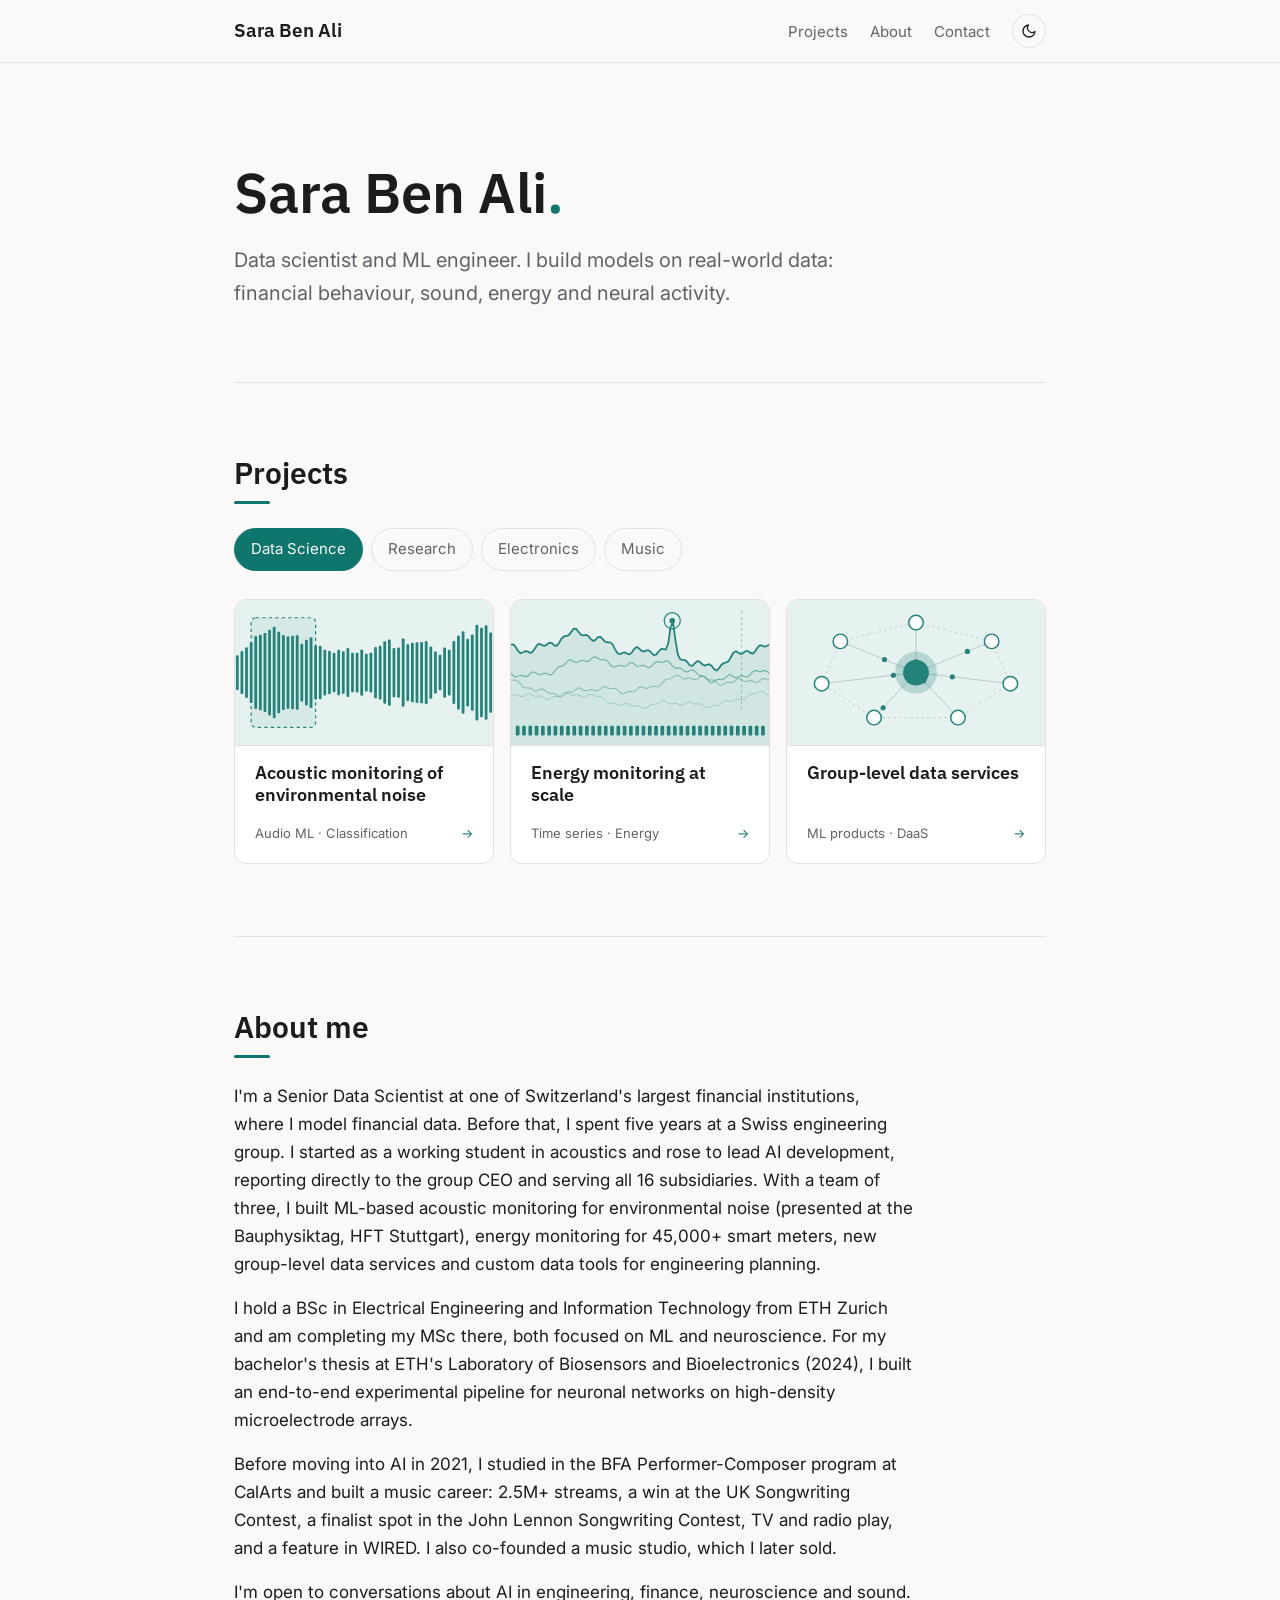
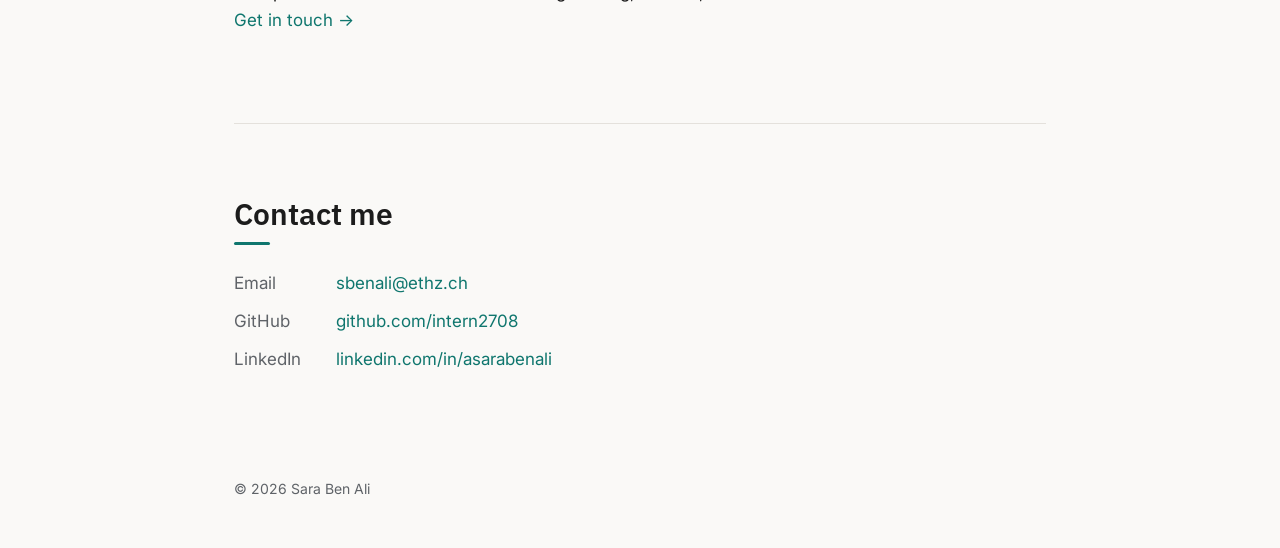
==== commit c9d2d1a5: "Update About section Co-Authored-By: Claude Opus 5.5 <noreply@anthropic.com> Claude-Session: https:/" ====
--- a/index.html
+++ b/index.html
@@ -128,10 +128,10 @@
   <!-- ABOUT -->
   <section id="about" class="about">
     <h2>About me</h2>
-    <p>I'm a Senior Data Scientist at one of Switzerland's largest financial institutions, modelling transaction data. Before that, I spent five years at a Swiss engineering group, from working student in acoustics to interim Head of AI. I built ML-based acoustic monitoring of environmental noise (presented at the Bauphysikertreffen, HFT Stuttgart), energy monitoring for 45,000+ smart meters, and new group-level data services.</p>
-    <p>I'm completing my MSc in Electrical Engineering at ETH Zurich, focused on ML and neuroscience. In 2025, I worked as a project researcher at the Translational Neuromodeling Unit (University of Zurich &amp; ETH Zurich) and LMU Munich, developing AI models for neuroscience. For my bachelor's thesis at ETH's Laboratory of Biosensors and Bioelectronics (2024), I built an end-to-end experimental pipeline for neuronal networks on high-density microelectrode arrays.</p>
-    <p>Before moving into AI in 2021, I studied in the BFA Performer-Composer program at CalArts and built a music career: 2.5M+ streams, a win at the UK Songwriting Contest, a John Lennon Songwriting Contest finalist spot, TV and radio play, and a feature in WIRED. I also co-founded a music studio, which I later sold.</p>
-    <p>Open to conversations about AI in engineering, neuroscience and sound. <a href="#contact">Get in touch →</a></p>
+    <p>I'm a Senior Data Scientist at one of Switzerland's largest financial institutions, where I model financial data. Before that, I spent five years at a Swiss engineering group. I started as a working student in acoustics and rose to lead AI development, reporting directly to the group CEO and serving all 16 subsidiaries. With a team of three, I built ML-based acoustic monitoring for environmental noise (presented at the Bauphysiktag, HFT Stuttgart), energy monitoring for 45,000+ smart meters, new group-level data services and custom data tools for engineering planning.</p>
+    <p>I hold a BSc in Electrical Engineering and Information Technology from ETH Zurich and am completing my MSc there, both focused on ML and neuroscience. For my bachelor's thesis at ETH's Laboratory of Biosensors and Bioelectronics (2024), I built an end-to-end experimental pipeline for neuronal networks on high-density microelectrode arrays.</p>
+    <p>Before moving into AI in 2021, I studied in the BFA Performer-Composer program at CalArts and built a music career: 2.5M+ streams, a win at the UK Songwriting Contest, a finalist spot in the John Lennon Songwriting Contest, TV and radio play, and a feature in WIRED. I also co-founded a music studio, which I later sold.</p>
+    <p>I'm open to conversations about AI in engineering, finance, neuroscience and sound. <a href="#contact">Get in touch →</a></p>
     <!-- Optional: <p><a href="cv.pdf">Download CV (PDF)</a></p> -->
   </section>
 
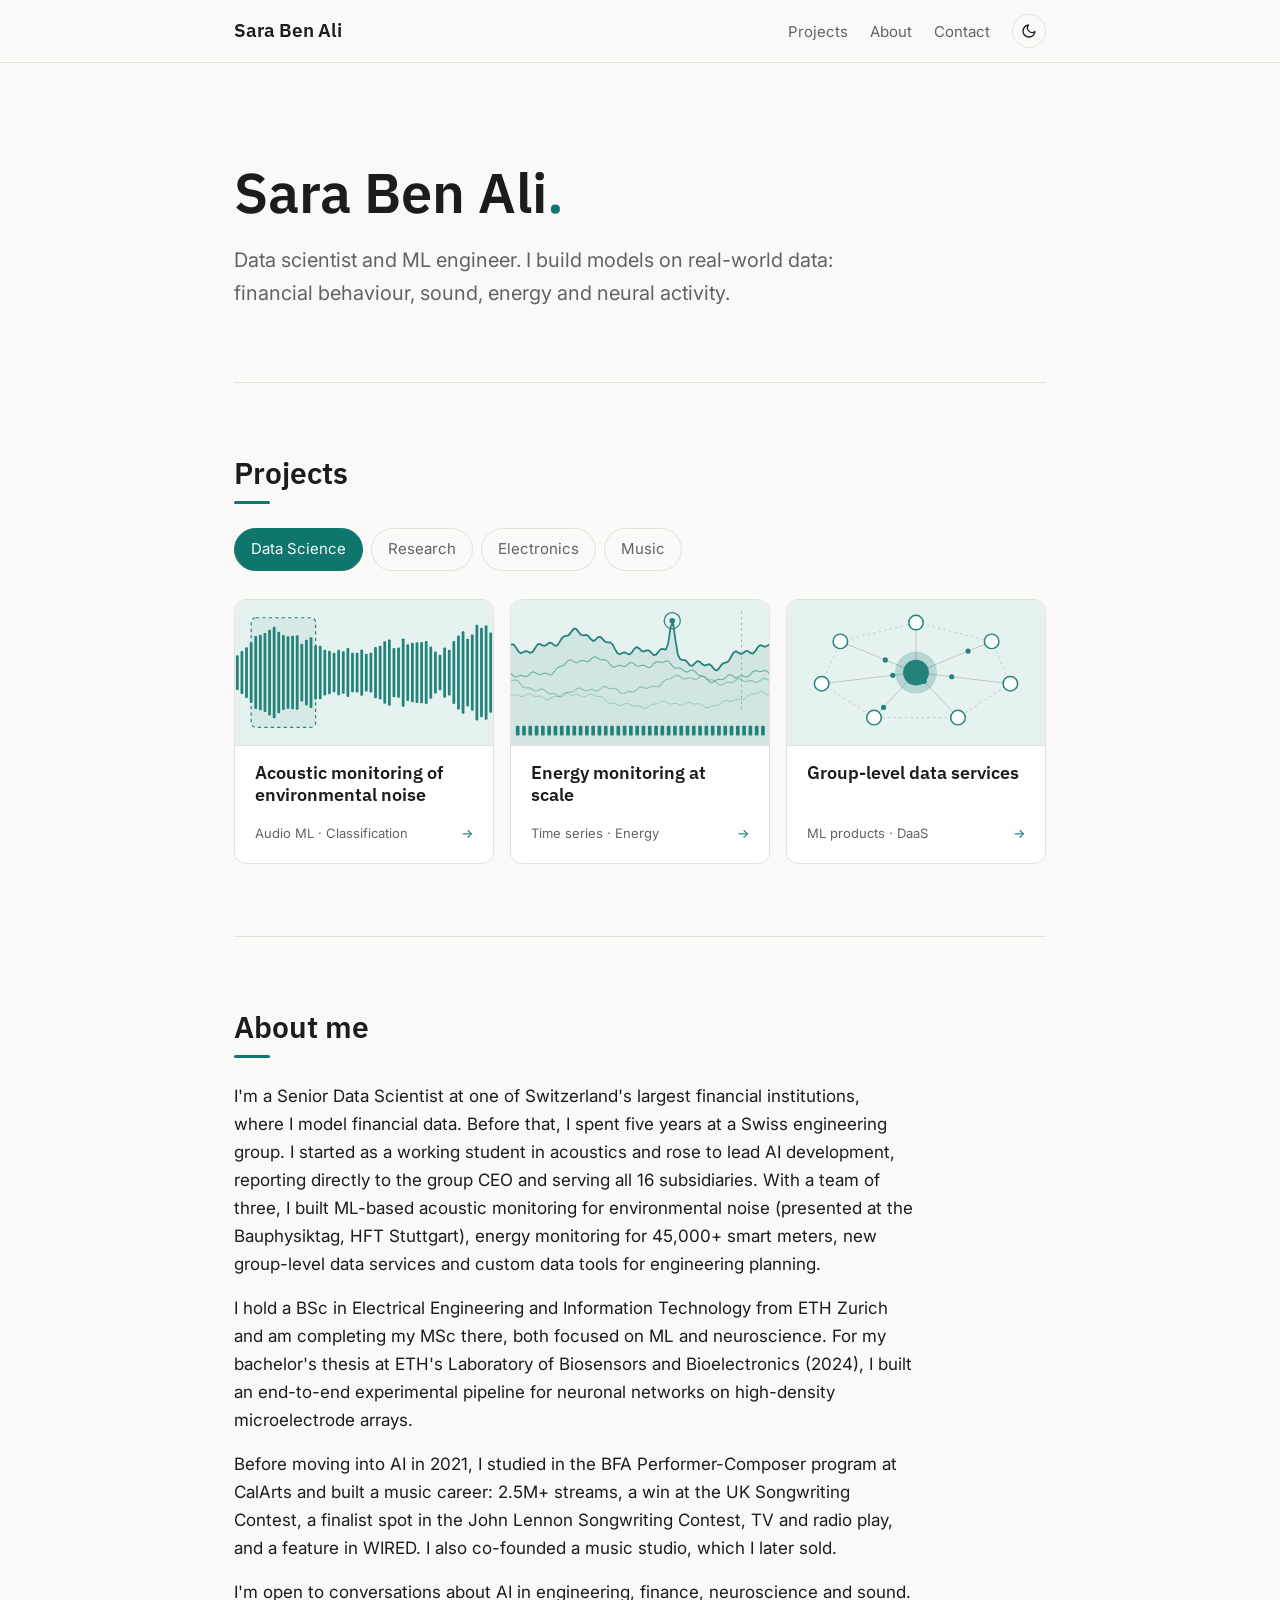
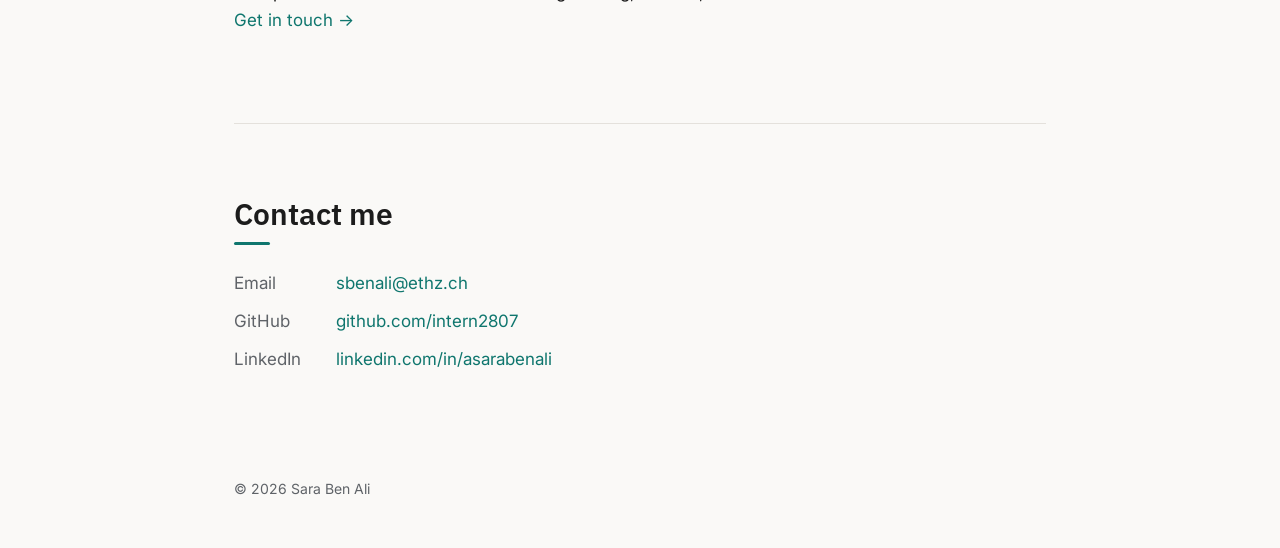
==== commit de4e7611: "Fix GitHub profile link Co-Authored-By: Claude Opus 5.5 <noreply@anthropic.com> Claude-Session: http" ====
--- a/index.html
+++ b/index.html
@@ -140,7 +140,7 @@
     <h2>Contact me</h2>
     <ul>
       <li><span>Email</span><a href="mailto:sbenali@ethz.ch">sbenali@ethz.ch</a></li>
-      <li><span>GitHub</span><a href="https://github.com/intern2708">github.com/intern2708</a></li>
+      <li><span>GitHub</span><a href="https://github.com/intern2807">github.com/intern2807</a></li>
       <li><span>LinkedIn</span><a href="https://www.linkedin.com/in/asarabenali">linkedin.com/in/asarabenali</a></li>
     </ul>
   </section>
